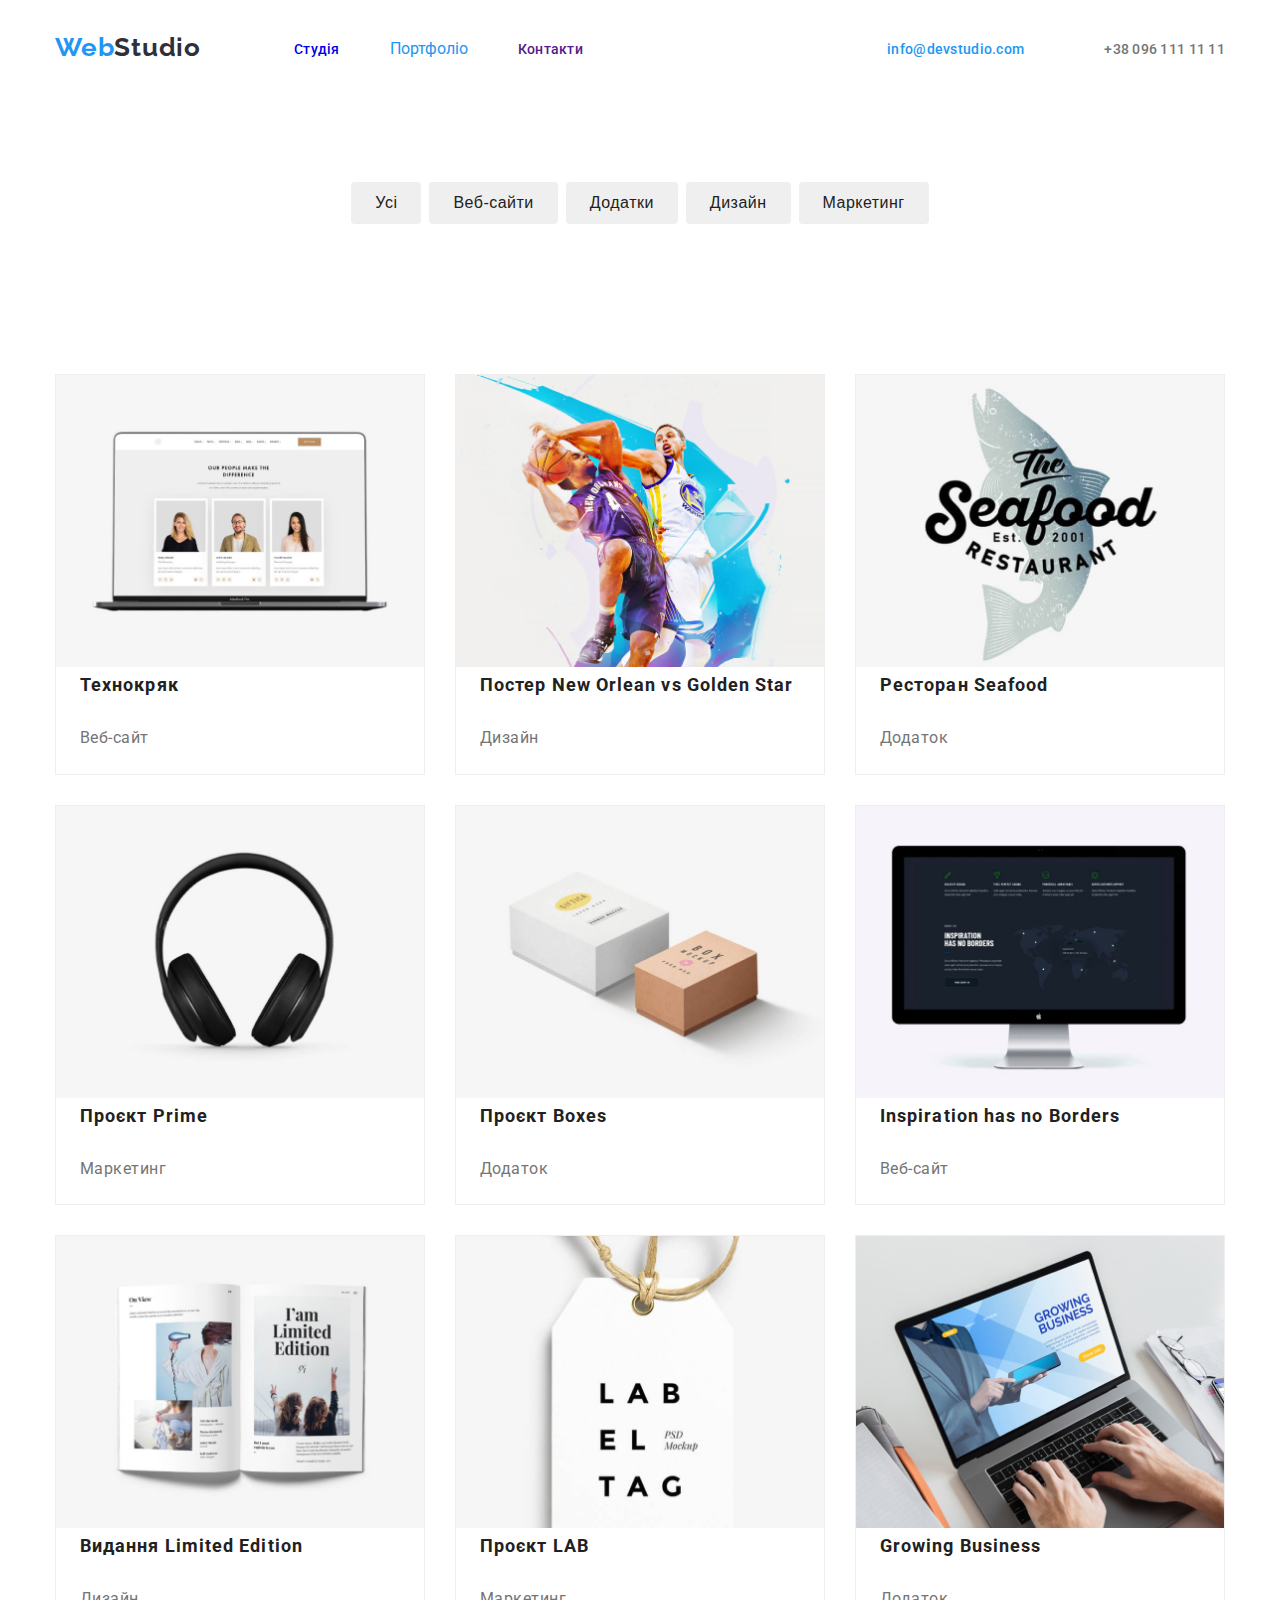
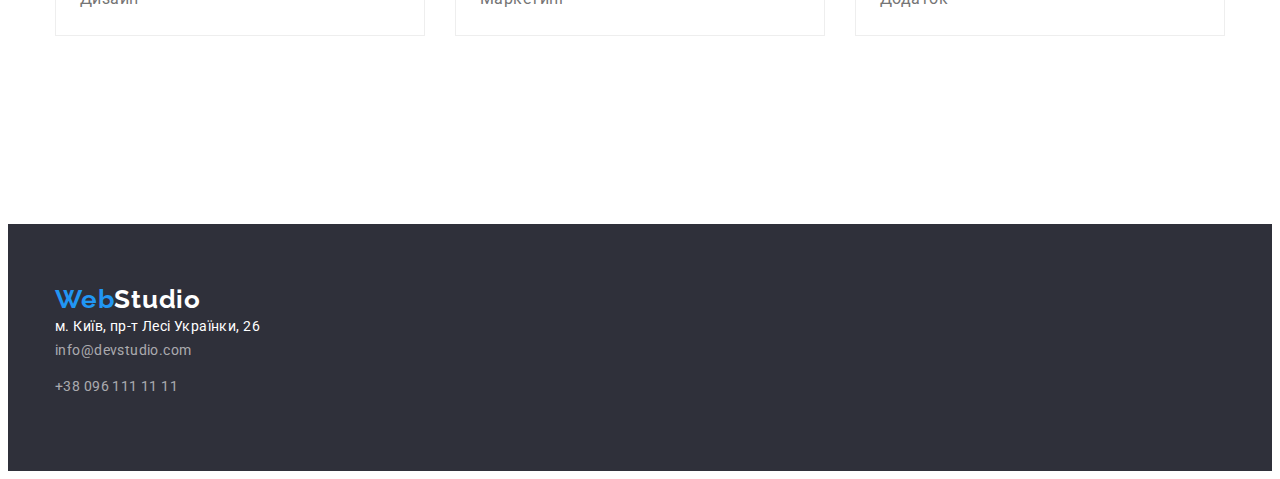
==== portfolio.html @ 32192388 "commit 1" ====
<!DOCTYPE html>
<html lang="uk">
  <head>
    <meta charset="UTF-8"/>
    <meta http-equiv="X-UA-Compatible" content="IE=edge"/>
    <meta name="viewport" content="width=device-width, initial-scale=1.0"/>
    <title>Document</title>
    <link rel="preconnect" href="https://fonts.googleapis.com"/>
    <link rel="preconnect" href="https://fonts.gstatic.com" crossorigin />
    <link
      href="https://fonts.googleapis.com/css2?family=Montserrat:wght@400;700&family=Raleway:wght@700&family=Roboto:wght@400;500;700;900&display=swap"
      rel="stylesheet"/>
    <link
      rel="stylesheet"
      href="https://cdnjs.cloudflare.com/ajax/libs/modern-normalize/1.0.0/modern-normalize.min.css"
      integrity="sha512-ISS7cAi1PEhQ8jnbJpJZMd29NlhNj4AWYyLOSp2CE/CsHxTCu+r+t0D2yoJudVrd0/8fTVPUVDzY5Tvli75u/g=="/>
    <link rel="stylesheet" href="./css/styles.css"/>
  </head>
  <body>
    <header class="page-header">
      <div class="container main">
        <a href="./index.html" class="logo"><span class="accent">Web</span>Studio</a>
        <nav>
          <ul class="site-nav list">
            <li class="item"><a href="./index.html" class="link">Студія</a></li>
            <li class="item">
              <a href="./portfolio.html" class="link-current">Портфоліо</a>
            </li>
            <li class="item"><a href="" class="link">Контакти</a></li>
          </ul>
        </nav>
        <ul class="contakt list">
          <li class="item">
            <a href="mailto:info@devstudio.com" class="contakt-link"
              >info@devstudio.com</a>
          </li>
          <li class="item">
            <a href="tel.:+380961111111" class="contakt-type"
              >+38 096 111 11 11</a>
          </li>
        </ul>
      </div>
    </header>
    <main>
      <!--Герой-->
      <section class="section">
      <div class="container">
         <div class="button-list">
             <button type="button" class="button-type">Усі</button>
             <button type="button" class="button-type">Веб-сайти</button>
             <button type="button" class="button-type">Додатки</button>
             <button type="button" class="button-type">Дизайн</button>
             <button type="button" class="button-type">Маркетинг</button>
         </div>
         <section class="card-set">
                 <div class="list-card">
                     <img src="./images/img8.jpg" alt="Технокряк" width="370"/>
                     <h2 class="project-name">Технокряк</h2>
                     <p class="project-link">Веб-сайт</p>
                  </div>
                  <div class="list-card">
                     <img src="./images/img9.jpg" alt="Постер" width="370"/>
                     <h2 class="project-name">Постер New Orlean vs Golden Star</h2>
                     <p class="project-link">Дизайн</p>
                 </div>
                 <div class="list-card">
                     <img src="./images/img10.jpg"  alt="Ресторан Seafood" width="370"/>
                     <h2 class="project-name">Ресторан Seafood</h2>
                     <p class="project-link">Додаток</p>
                 </div>
                 <div class="list-card">
                     <img src="./images/img11.jpg" alt="Проєкт Prime" width="370"/>
                     <h2 class="project-name">Проєкт Prime</h2>
                     <p class="project-link">Маркетинг</p>
                 </div>
                 <div class="list-card">
                     <img src="./images/img12.jpg" alt="Проєкт Boxes" width="370"/>
                     <h2 class="project-name">Проєкт Boxes</h2>
                     <p class="project-link">Додаток</p>
                 </div>
                 <div class="list-card">
                     <img src="./images/img13.jpg" alt="Inspiration has no Borders" width="370"/>
                     <h2 class="project-name">Inspiration has no Borders</h2>
                     <p class="project-link">Веб-сайт</p>
                 </div>
                 <div class="list-card">
                     <img src="./images/img14.jpg" alt="Видання Limited Edition" width="370"/>
                     <h2 class="project-name">Видання Limited Edition</h2>
                     <p class="project-link">Дизайн</p>
                 </div>
                 <div class="list-card">
                     <img src="./images/img15.jpg" alt="Проєкт LAB" width="370"/>
                     <h2 class="project-name">Проєкт LAB</h2>
                     <p class="project-link">Маркетинг</p>
                 </div>
                 <div class="list-card">
                     <img src="./images/img16.jpg" alt="Growing Business" width="370"/>
                     <h2 class="project-name">Growing Business</h2>
                     <p class="project-link">Додаток</p>
                 </div>
                </div>  
            </section>      
    </main>
    <footer>
        <section class="part">
          <div class="container">
             <a href="./index.html" class="logo"><span class="accent">Web</span><span class="studio">Studio</span></a>
             <address class="info">
                 м. Київ, пр-т Лесі Українки, 26
             </address>
             <adress>
                 <ul class="info list">
                     <li>
                         <a href="mailto:info@devstudio.com" class="info-link">info@devstudio.com</a>
                     </li>
                     <li>
                         <a href="tel.:+380961111111" class="info-link">+38 096 111 11 11</a>
                     </li>
                 </ul>
             </address>
         </div>
       </section>
    </footer>
  </body>
</html>
---- css/styles.css ----
/*цвет основного текста чорный #212121;*/
/*вторичный цвет  #757575;*/
/*акцент  голубой #2196F3;*/
/*цвет фона background: #FFFFFF; */
/* вторичный цвет фона background: #2F303A; */
:root {
  --primary-text-color: #212121;
  --title-text-color: #757575;
  --accent-color: #2196f3;
  --primary-white-color: #ffffff;
  --title-background-color: #2f303a;
}

body {
  color: var(--primary-text-color);
  font-family: "Roboto", sans-serif;
}

.list {
  margin: 0;
  padding: 0;
  list-style: none;
}

img {
  display: block;
  max-width: 100%;
  height: auto;
}

h1,
h2,
h3,
h4,
h5,
h6,
p {
  margin: 0;
}

.container {
  align-items: center;
  width: 1170px;
  margin-left: auto;
  margin-right: auto;
  padding-left: 15px;
  padding-right: 15px;
  /* outline: 2px solid brown; */
}

section {
  padding-top: 94px;
  padding-bottom: 94px;
}

/* Шапка */

.main {
  display: flex;
  height: 80px;
}

.page-header {
  border-botton: 1px solid #ECECEC;
}

.logo {
  margin-right: 93px;
  color: var(--title-background-color);
  font-family: "Raleway", sans-serif;
  font-weight: 700;
  font-size: 26px;
  line-height: 1.2;
  letter-spacing: 0.03em;
  text-decoration: none;
}
.accent {
  color: var(--accent-color);
}

/* site-nav list */

.site-nav {
  display: flex;
}

.site-nav .item + .item {
  margin-left: 50px;
}

.link {
  padding-top: 32px;
  padding-bottom: 32px;

  font-weight: 500;
  font-size: 14px;
  line-height: 1.14;
  letter-spacing: 0.02em;
  text-decoration: none;
}

.link-current {
  padding-top: 32px;
  padding-bottom: 32px;
  color: var(--accent-color);
  text-decoration: none;
}

.link:focus,
.link:hover {
  color: var(--accent-color);
}

/* contakt list */

.contakt {
  display: flex;
  margin-left: auto;
}

.contakt .item + .item {
  margin-left: 40px;
}

.contakt-link {
  color: var(--accent-color);
  text-decoration: none;
  font-style: normal;
  font-weight: 500;
  font-size: 14px;
  line-height: 1.14;
  letter-spacing: 0.02em;
}
.contakt-link:focus,
.contakt-link:hover {
  color: var(--accent-color);
}
.contakt-type {
  padding-left: 40px;
  color: var(--title-text-color);
  text-decoration: none;
  font-style: normal;
  font-weight: 500;
  font-size: 14px;
  line-height: 1.14px;
  letter-spacing: 0.02em;
}
.contakt-type:focus,
.contakt-type:hover {
  color: var(--title-text-color);
}

/* Герой */

/* секція */

.list-benefits {
  display: flex;
  list-style: none;
  padding-left: 0;
  margin-block-start: 0;
  margin-block-end: 0;
}

.section-heder {
  background-color: var(--title-background-color);
  text-align: center;
}

.content {
  padding-top: 200px;
  padding-bottom: 200px;
}
.section-title {
  margin-top: 0;
  margin-bottom: 30px;

  color: var(--primary-white-color);
  font-weight: 900;
  font-size: 44px;
  line-height: 1.36;
  text-align: center;
  letter-spacing: 0.06em;
  text-transform: uppercase;
}
.button {
  display: inline-block;
  min-width: 152px;
  border-radius: 4px;
  padding: 11px, 24px;

  color: var(--primary-white-color);
  background: var(--accent-color);
  font-weight: 700;
  font-size: 16px;
  line-height: 1.88;
  letter-spacing: 0.06em;
  text-align: center;
  cursor: pointer;
  box-shadow: 0px 4px 4px rgba(0, 0, 0, 0.15);
  border-color: transparent;
}

.button:hover,
.button:focus {
  color: var(--primary-white-color);
  background-color: var(--accent-color);
}



/* Наші переваги */

.visually-hidden {
  position: absolute;
  white-space: nowrap;
  width: 1px;
  height: 1px;
  overflow: hidden;
  border: 0;
  padding: 0;
  clip: rect(0 0 0 0);
  clip-path: inset(50%);
  margin: -1px;
}

.benefits-text {
  margin-bottom: 10px;
  font-weight: 700;
  font-size: 14px;
  line-height: 1.14;
  letter-spacing: 0.03em;
  text-transform: uppercase;
}

.desc {
  color: var(--title-text-color);
  font-weight: 400;
  font-size: 14px;
  line-height: 1.71;
  letter-spacing: 0.03em;
}

.blok {
  display: flex;
  flex-wrap: wrap;
}

.list-benefits .blok {
  width: 380px;
}

/* Чим ми займаємось */

.subtitle-text {
  margin-top: 0;
  margin-bottom: 50px;

  color: var(--primary-text-color);
  font-weight: 700;
  font-size: 36px;
  line-height: 1.17;
  letter-spacing: 0.03em;
  text-align: center;
}

.aside {
  padding-top: 0px;
}

.subtitle-main {
  margin: 0;
  padding: 0;
  display: flex;
  max-width: 100%;
  height: auto;
  justify-content: center;
  flex-wrap: wrap;
  margin-left: calc(-1*30);
  margin-top: calc(-1*30);
}

.subtitle-main > .subtitle-list {
  margin-left: 30px;
  margin-top: 30px;
  flex-basis: calc(100% / 3 - 30px);
}
.subtitle-list {
  list-style: none; 
} 

/* Наша команда */

.team {
  background: #f5f4fa;
}

.team-main {
  margin: 0;
  padding: 0;
  list-style: none;
  display: flex;
  flex-wrap: wrap;
  justify-content: center;
  margin-left: calc(-1*30);
  margin-top: calc(-1*30);
}

.team-main > .team-list {
  margin-right: 30px;
  margin-top: 30px;
  flex-basis: calc(100% / 4 - 30px);
}

.team-list:nth-child(4n) {
  margin-right: 0px;
}

.team-list {
  background: #FFFFFF;
  box-shadow: 0px 1px 3px rgba(0, 0, 0, 0.12), 0px 1px 1px rgba(0, 0, 0, 0.14), 0px 2px 1px rgba(0, 0, 0, 0.2);
  border-radius: 0px 0px 4px 4px;
  
}
.team-title {
  margin-top: 0px;
  margin-bottom: 50px;

  color: var(--primary-text-color);
  font-weight: 700;
  font-size: 36px;
  line-height: 1.17;
  letter-spacing: 0.03em;
  text-align: center;
}
.team-name {
  margin-top: 30px;
  margin-bottom: 10px;

  color: var(--primary-text-color);
  font-weight: 500;
  font-size: 16px;
  line-height: 1.19;
  letter-spacing: 0.03em;
  text-align: center;
}
.team-role {
  margin-top: 0px;
  margin-bottom: 0px;
  padding-bottom: 30px;

  color: var(--title-text-color);
  font-weight: 400;
  font-size: 16px;
  line-height: 1.19;
  letter-spacing: 0.03em;
  text-align: center;
 }

/* Футер */

.info {
  color: #ffffff;
  font-style: normal;
  font-weight: 400;
  font-size: 14px;
  line-height: 1.71;
  letter-spacing: 0.03em;
  margin-top: 0px;
}

.studio {
  color: var(--primary-white-color);
}

.info-link {
  margin-bottom: 12px;
  display: inline-block;
  color: rgba(255, 255, 255, 0.6);
  font-weight: 400;
  font-size: 14px;
  line-height: 1.71;
  letter-spacing: 0.03em;
  text-decoration: none;
}
.part {
  padding-top: 60px;
  padding-bottom: 60px;
  background-color: var(--title-background-color);
}

/* Портфоліо */

/* Герой */

.button-type {
  padding: 6px 22px;
  margin-right: 8px;
  
  color: var(--primary-text-color);
  font-weight: 500;
  font-size: 16px;
  line-height: 1.63;
  text-align: center;
  letter-spacing: 0.03em;
  cursor: pointer;
  border-radius: 4px;
  border-color: transparent;
}

.button-type:hover,
.button-type:focus {
  color: #ffffff;
  background-color: var(--accent-color);
}

.button-list {
  padding-bottom: 56px;
  padding-left: 0px;
  display: flex;
  justify-content: center;
}

.button-type:last-child {
  margin-right: 0px;
}

.project-name {
  margin-top: 0px;
  margin-left: 24px;
  margin-bottom: 4px;
  margin-right: 24px;

  font-weight: 700;
  font-size: 18px;
  line-height: 2;
  letter-spacing: 0.06em;
}

.project-link {
  margin-top: 20px;
  margin-left: 24px;
  margin-bottom: 20px;
  margin-right: 24px;

  color: var(--title-text-color);
  font-weight: 400;
  font-size: 16px;
  line-height: 1.88;
  letter-spacing: 0.03em;
}

.card-set {
  list-style: none;
  flex-wrap: wrap;
  display: flex;
}

.list-card  {
  width: 370px;
  box-sizing: border-box;
  border: 1px solid #EEEEEE;
  margin-right: 30px;
  margin-bottom: 30px;
}

.list-card:nth-child(3n) {
  margin-right: 0px; 
}

.list-card:nth-last-child(-n + 3) { 
  margin-bottom: 0px;
  }
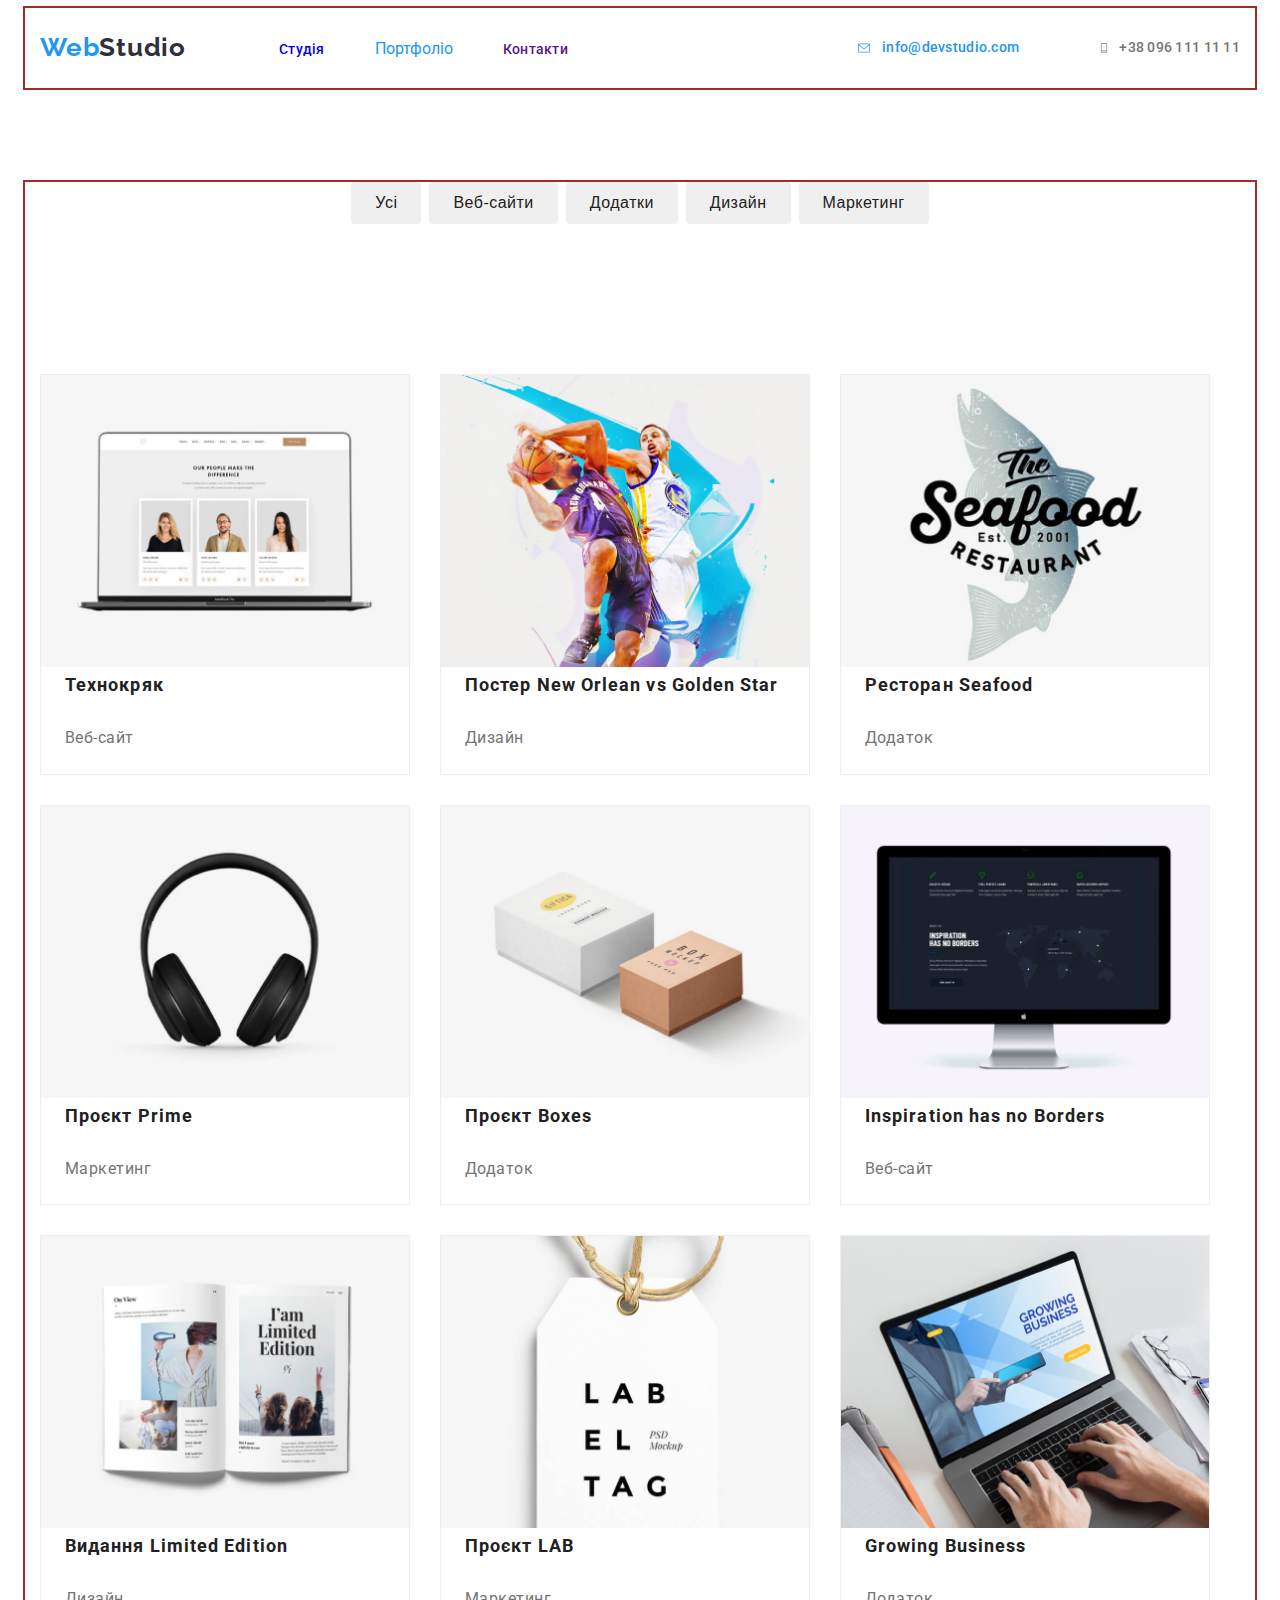
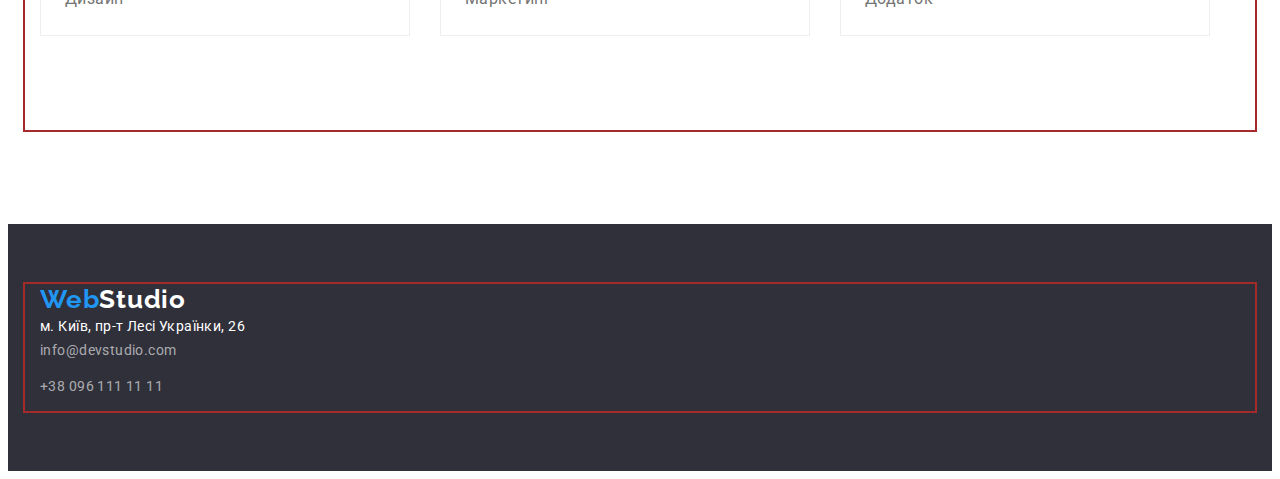
==== commit 53855e2c: "Зробили іконки" ====
--- a/portfolio.html
+++ b/portfolio.html
@@ -31,12 +31,16 @@
         </nav>
         <ul class="contakt list">
           <li class="item">
-            <a href="mailto:info@devstudio.com" class="contakt-link"
-              >info@devstudio.com</a>
+             <a href="mailto:info@devstudio.com" class="contakt-link">
+               <svg class="icon-envelope" width="16" hidden="12">
+              <use href="./images/symbol-defs.svg#icon-envelope"></use>
+             </svg> info@devstudio.com</a>
           </li>
           <li class="item">
-            <a href="tel.:+380961111111" class="contakt-type"
-              >+38 096 111 11 11</a>
+             <a href="tel.:+380961111111" class="contakt-type">
+              <svg class="icon-tel" width="10" hidden="16">
+              <use href="./images/symbol-defs.svg#icon-tel"></use>
+             </svg> +38 096 111 11 11</a>
           </li>
         </ul>
       </div>
--- a/css/styles.css
+++ b/css/styles.css
@@ -40,12 +40,12 @@
 
 .container {
   align-items: center;
-  width: 1170px;
+  width: 1200px;
   margin-left: auto;
   margin-right: auto;
   padding-left: 15px;
   padding-right: 15px;
-  /* outline: 2px solid brown; */
+  outline: 2px solid brown;
 }
 
 section {
@@ -130,9 +130,25 @@
   font-size: 14px;
   line-height: 1.14;
   letter-spacing: 0.02em;
-}
+  display: flex;
+  align-items: center;
+}
+
 .contakt-link:focus,
 .contakt-link:hover {
+  color: var(--accent-color);
+}
+.icon-envelope {
+  width: 16px;
+  height: 12px;
+  margin-right: 10px;
+  padding: 0;
+  margin-bottom: 0;
+  fill: currentColor;
+}
+
+.icon-envelope:focus,
+.icon-envelope:hover {
   color: var(--accent-color);
 }
 .contakt-type {
@@ -144,32 +160,50 @@
   font-size: 14px;
   line-height: 1.14px;
   letter-spacing: 0.02em;
+  display: flex;
+  align-items: center
 }
 .contakt-type:focus,
 .contakt-type:hover {
-  color: var(--title-text-color);
+  color: var(--accent-color);
+}
+
+.icon-tel {
+  width: 10px;
+  height: 16px;
+  margin-right: 10px;
+  margin-bottom: 0px;
+  padding: 0;
+  fill: currentColor;
+}
+
+.icon-tel:focus,
+.icon-tel:hover {
+  color: var(--accent-color);
 }
 
 /* Герой */
-
 /* секція */
 
-.list-benefits {
-  display: flex;
-  list-style: none;
-  padding-left: 0;
-  margin-block-start: 0;
-  margin-block-end: 0;
-}
-
 .section-heder {
-  background-color: var(--title-background-color);
   text-align: center;
 }
 
 .content {
   padding-top: 200px;
   padding-bottom: 200px;
+}
+
+.overlay {
+  max-width: 1600px;
+  height: 600px;
+  margin-left: auto;
+  margin-right: auto;
+  background-image: linear-gradient(to right, rgba(47, 48, 58, 0.4), rgba(47, 48, 58, 0.4)), url(../images/Img-min.jpg);
+  background-position: center;
+  background-size: contain;
+  background-color: var(--title-background-color);
+
 }
 .section-title {
   margin-top: 0;
@@ -206,7 +240,6 @@
   color: var(--primary-white-color);
   background-color: var(--accent-color);
 }
-
 
 
 /* Наші переваги */
@@ -225,12 +258,14 @@
 }
 
 .benefits-text {
+  width: 270px;
   margin-bottom: 10px;
   font-weight: 700;
   font-size: 14px;
   line-height: 1.14;
   letter-spacing: 0.03em;
   text-transform: uppercase;
+  font-style: normal;
 }
 
 .desc {
@@ -242,12 +277,51 @@
 }
 
 .blok {
-  display: flex;
-  flex-wrap: wrap;
-}
-
-.list-benefits .blok {
-  width: 380px;
+  display: block;
+  margin-right: 30px;
+}
+.list-benefits {
+  display: flex;
+  list-style: none;
+  padding-left: 0;
+  margin-block-start: 0;
+  margin-block-end: 0;
+}
+
+.blok:last-child {
+  margin-right: 0px;
+}
+
+.icon {
+  display: block;
+  width: 270px;
+  height: 120px;
+  margin-bottom: 30px;
+  background-color: #F5F4FA;
+}
+
+.icon-antenna {
+  height: 70px;
+  width: 65.32px;
+  margin: 25px 102.34px;
+}
+
+.icon-clock-1 {
+  height: 70px;
+  width: 66.96px;
+  margin: 25px 101.54px;
+}
+
+.icon-diagram {
+  height: 53.60px;
+  width: 70px;
+  margin: 33px 100px;
+}
+
+.icon-astronaut {
+  height: 70px; 
+  width: 70px;
+  margin: 25px 100px;
 }
 
 /* Чим ми займаємось */
@@ -274,20 +348,17 @@
   display: flex;
   max-width: 100%;
   height: auto;
-  justify-content: center;
+  justify-content: space-between;
   flex-wrap: wrap;
-  margin-left: calc(-1*30);
-  margin-top: calc(-1*30);
-}
-
-.subtitle-main > .subtitle-list {
-  margin-left: 30px;
-  margin-top: 30px;
-  flex-basis: calc(100% / 3 - 30px);
-}
+}
+
 .subtitle-list {
   list-style: none; 
-} 
+}
+
+.subtitle-main:nth-child(3n) {
+  margin-right: 0px;
+}
 
 /* Наша команда */
 
@@ -357,6 +428,63 @@
   text-align: center;
  }
 
+ .icon-instagram {
+  width: 20px;
+  height: 20px;
+  margin: 12px;
+  fill: currentColor;
+ }
+ .icon-instagram:focus,
+ .icon-instagram:hover {
+  cursor: pointer;
+  color: var(--accent-color);
+ }
+
+ .icon-twitter {
+  width: 20px;
+  height: 20px;
+  margin: 12px 13.88px;
+  fill: currentColor;
+ }
+ .icon-twitter:focus,
+ .icon-twitter:hover {
+  cursor: pointer;
+  color: var(--accent-color);
+ }
+
+ .icon-facebook {
+  width: 20px;
+  height: 20px;
+  margin: 12px;
+  fill: currentColor;
+ }
+
+ .icon-facebook:focus,
+ .icon-facebook:hover {
+  cursor: pointer;
+  color: var(--accent-color);
+}
+ .icon-linkedin {
+  width: 20px;
+  height: 20px;
+  margin: 12px;
+  fill: currentColor;
+ }
+
+ .icon-linkedin:focus,
+ .icon-linkedin:hover {
+  cursor: pointer;
+  color: var(--accent-color);
+ }
+
+
+ .icon-networks {
+  display: flex;
+  margin-right: 5px;
+  margin-bottom: 30px;
+  justify-content: center;
+ }
+ 
 /* Футер */
 
 .info {
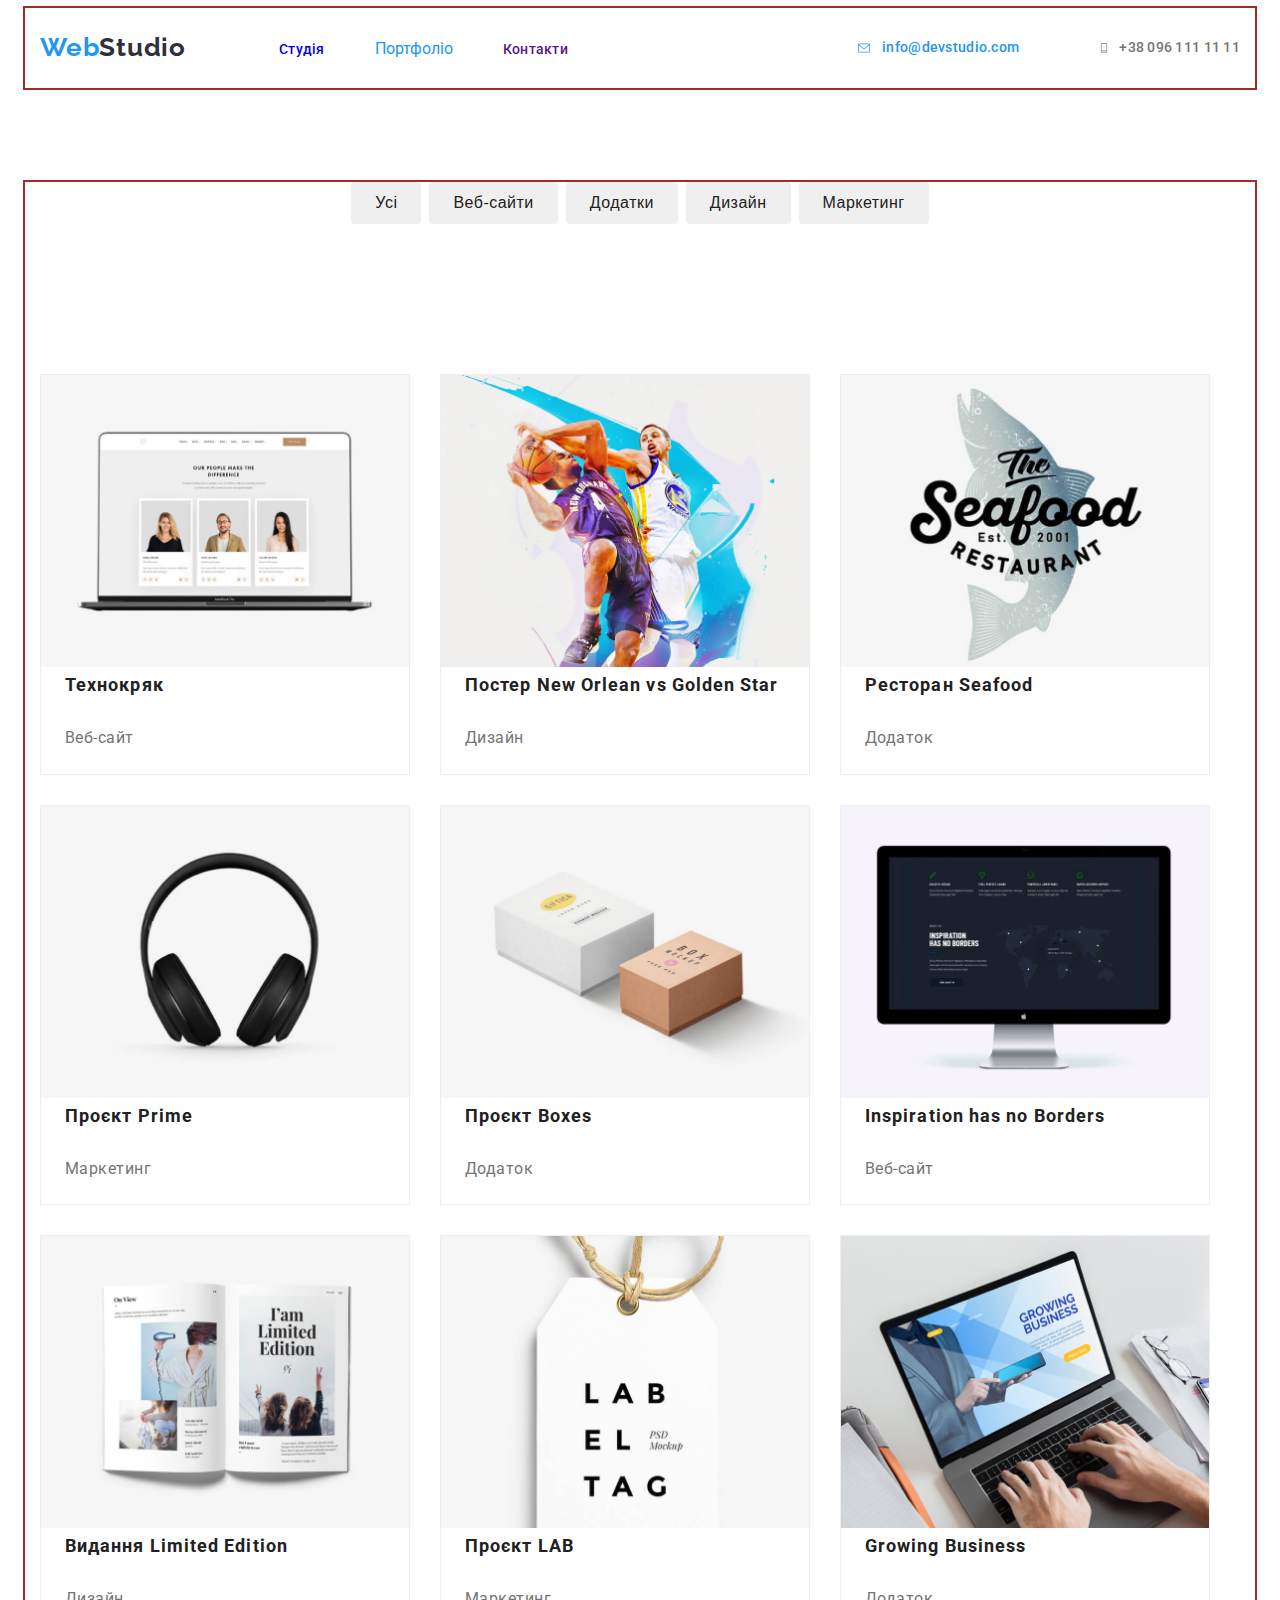
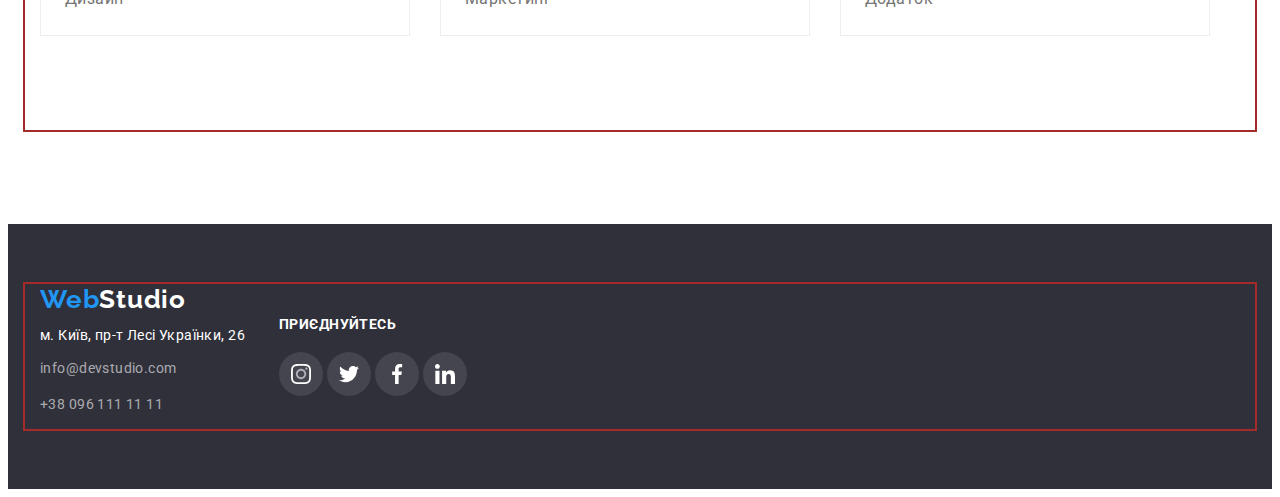
==== commit fa0e2265: "доробили іконки" ====
--- a/portfolio.html
+++ b/portfolio.html
@@ -106,24 +106,49 @@
             </section>      
     </main>
     <footer>
-        <section class="part">
-          <div class="container">
+      <section class="part">
+         <div class="container footer">
+          <div>
              <a href="./index.html" class="logo"><span class="accent">Web</span><span class="studio">Studio</span></a>
-             <address class="info">
-                 м. Київ, пр-т Лесі Українки, 26
-             </address>
-             <adress>
-                 <ul class="info list">
-                     <li>
-                         <a href="mailto:info@devstudio.com" class="info-link">info@devstudio.com</a>
-                     </li>
-                     <li>
-                         <a href="tel.:+380961111111" class="info-link">+38 096 111 11 11</a>
-                     </li>
-                 </ul>
-             </address>
+              <address class="info">
+                  м. Київ, пр-т Лесі Українки, 26
+              </address>
+             <address>
+               <ul class="info list">
+                 <li>
+                   <a href="mailto:info@devstudio.com" class="info-link">info@devstudio.com</a>
+                 </li>
+                 <li>
+                   <a href="tel.:+380961111111" class="info-link">+38 096 111 11 11</a>
+                 </li>
+               </ul>
+           </address>
+          </div>
+         <div>
+          <h3 class="text-name">приєднуйтесь</h3>
+          <div class="icon-footer">
+            <svg class="icon-name" width="44" hidden="44" >
+              <use href="./images/symbol-defs.svg#icon-instagram"></use>
+            </svg>
+           </div>
+           <div class="icon-footer">
+            <svg class="icon-name" width="44" hidden="44" >
+              <use href="./images/symbol-defs.svg#icon-twitter"></use>
+            </svg>
+           </div>
+            <div class="icon-footer">
+            <svg class="icon-name" width="44" hidden="44" >
+              <use href="./images/symbol-defs.svg#icon-facebook"></use>
+            </svg>
+           </div>
+            <div class="icon-footer">
+            <svg class="icon-name" width="44" hidden="44" >
+              <use href="./images/symbol-defs.svg#icon-linkedin"></use>
+            </svg>
+            </div>
          </div>
-       </section>
-    </footer>
+        </div>
+    </section>
+  </footer>
   </body>
 </html>
--- a/css/styles.css
+++ b/css/styles.css
@@ -432,31 +432,31 @@
   width: 20px;
   height: 20px;
   margin: 12px;
-  fill: currentColor;
+  fill: #AFB1B8;;
  }
  .icon-instagram:focus,
  .icon-instagram:hover {
   cursor: pointer;
-  color: var(--accent-color);
+  background-color: var(--accent-color);
  }
 
  .icon-twitter {
   width: 20px;
   height: 20px;
-  margin: 12px 13.88px;
-  fill: currentColor;
+  margin: 12px;
+  fill: #AFB1B8;;
  }
  .icon-twitter:focus,
  .icon-twitter:hover {
   cursor: pointer;
-  color: var(--accent-color);
+  background: var(--accent-color);
  }
 
  .icon-facebook {
   width: 20px;
   height: 20px;
   margin: 12px;
-  fill: currentColor;
+  fill: #AFB1B8;;
  }
 
  .icon-facebook:focus,
@@ -468,7 +468,7 @@
   width: 20px;
   height: 20px;
   margin: 12px;
-  fill: currentColor;
+  fill: #AFB1B8;;
  }
 
  .icon-linkedin:focus,
@@ -476,14 +476,47 @@
   cursor: pointer;
   color: var(--accent-color);
  }
-
 
  .icon-networks {
   display: flex;
   margin-right: 5px;
   margin-bottom: 30px;
   justify-content: center;
- }
+  background-color: var(--primary-white-color);
+ }
+
+ /* Постійні клієнти */
+
+ .clients {
+  display: flex;
+  justify-content: space-between;
+  gap: 30px;
+ }
+
+ .name {
+  margin-bottom: 50px;
+  font-weight: 700;
+  font-size: 36px;
+  text-align: center;
+  letter-spacing: 0.03em;
+ }
+
+.icon-list {
+  display: inline-flex;
+  width: 170px;
+  height: 92px;
+  box-sizing: border-box;
+  border: 1px solid #AFB1B8;
+  border-radius: 4px;
+  margin-bottom: 50px;
+  flex-basis: calc((100%-150px)/6);
+}
+.icon-list:focus,
+.icon-list:hover {
+  cursor: pointer;
+  border-color: var(--accent-color);
+}
+
  
 /* Футер */
 
@@ -494,7 +527,7 @@
   font-size: 14px;
   line-height: 1.71;
   letter-spacing: 0.03em;
-  margin-top: 0px;
+  margin-top: 9px;
 }
 
 .studio {
@@ -517,6 +550,47 @@
   background-color: var(--title-background-color);
 }
 
+.text-name {
+  margin-bottom: 20px;
+  font-weight: 700;
+  font-size: 14px;
+  line-height: 16px;
+  letter-spacing: 0.03em;
+  text-transform: uppercase;
+  color: #FFFFFF;
+}
+
+.icon-footer{
+  display: inline-flex;
+  width: 44px;
+  height: 44px;
+  background: rgba(255, 255, 255, 0.1);
+  border-radius: 50%;
+  
+}
+.icon-name {
+  display: block;
+  width: 20px;
+  height: 20px;
+  margin: 12px;
+  fill: var(--primary-white-color);
+}
+
+.icon-name:focus,
+.icon-name:hover {
+  cursor: pointer;
+}
+
+.icon-footer:focus,
+.icon-footer:hover {
+  cursor: pointer;
+  background: var(--accent-color);
+}
+
+.footer {
+  display: flex;
+  justify-content: left;
+}
 /* Портфоліо */
 
 /* Герой */
@@ -524,8 +598,7 @@
 .button-type {
   padding: 6px 22px;
   margin-right: 8px;
-  
-  color: var(--primary-text-color);
+   color: var(--primary-text-color);
   font-weight: 500;
   font-size: 16px;
   line-height: 1.63;
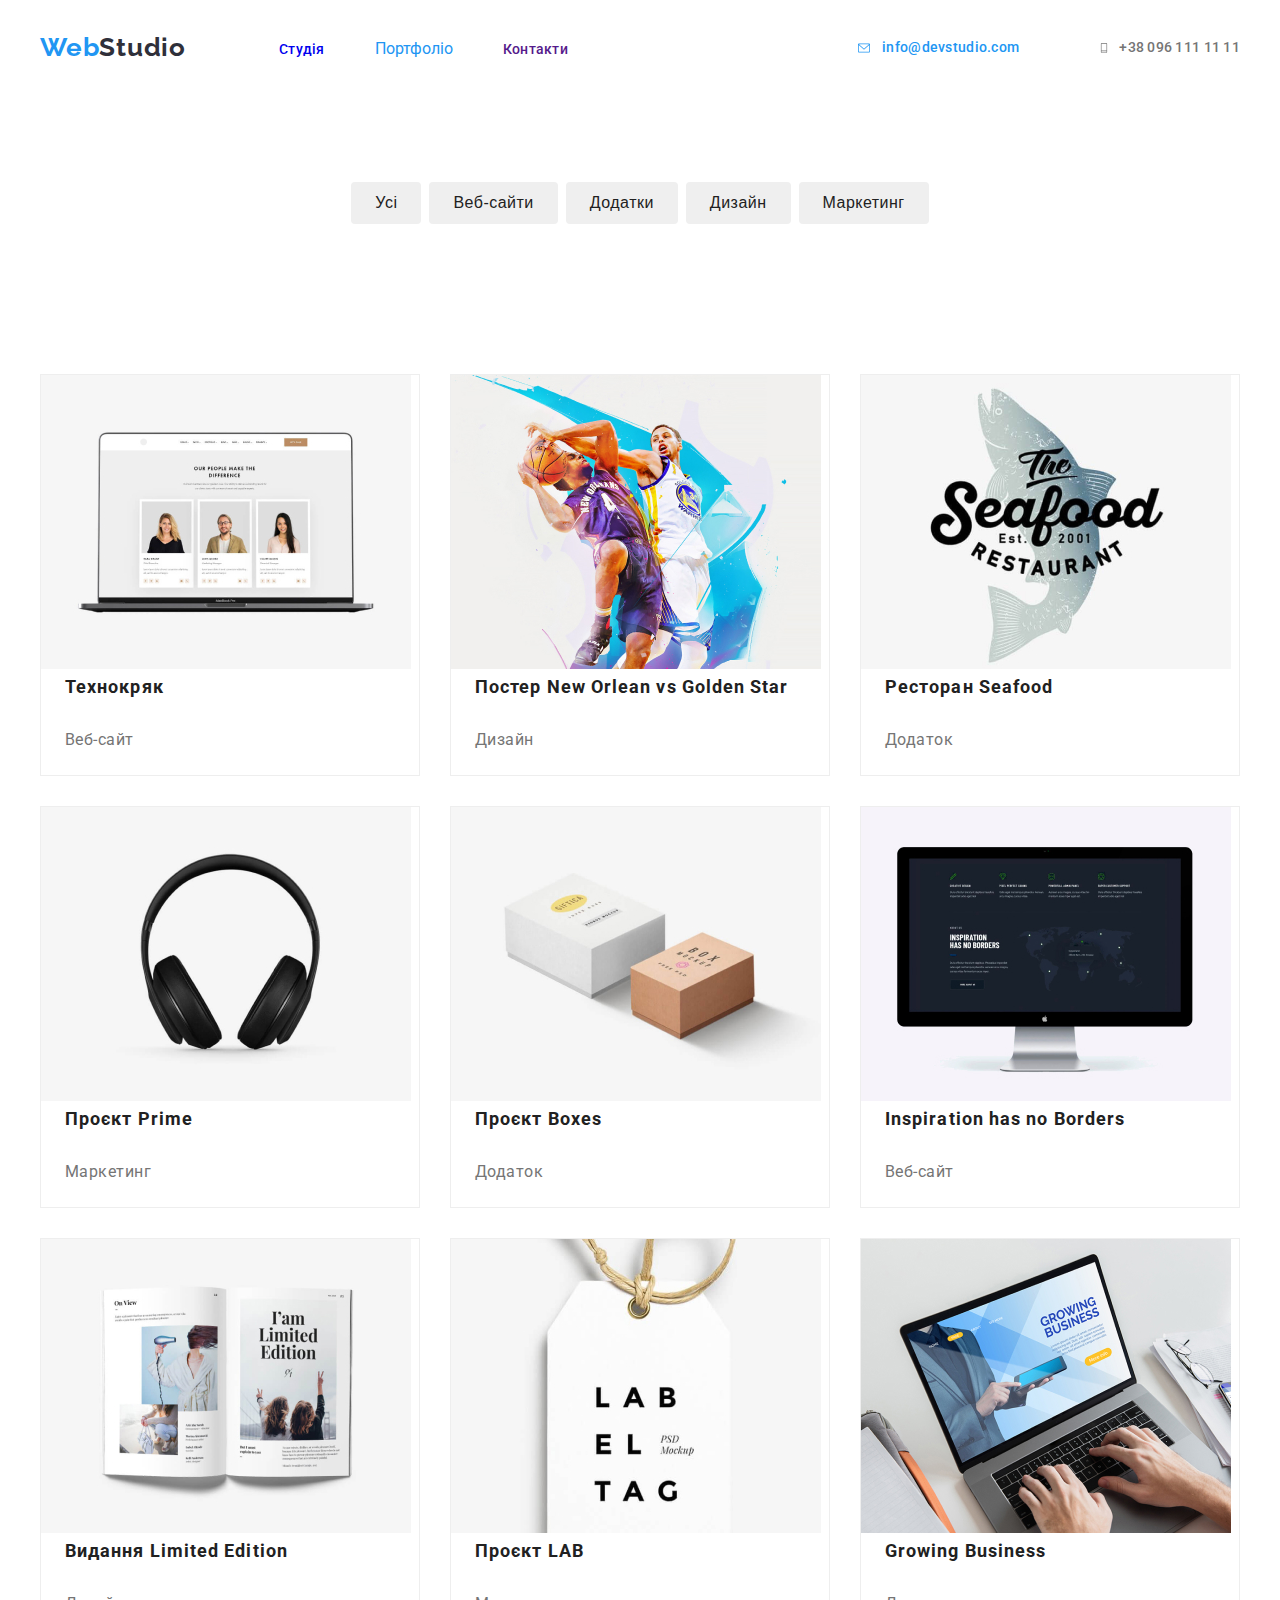
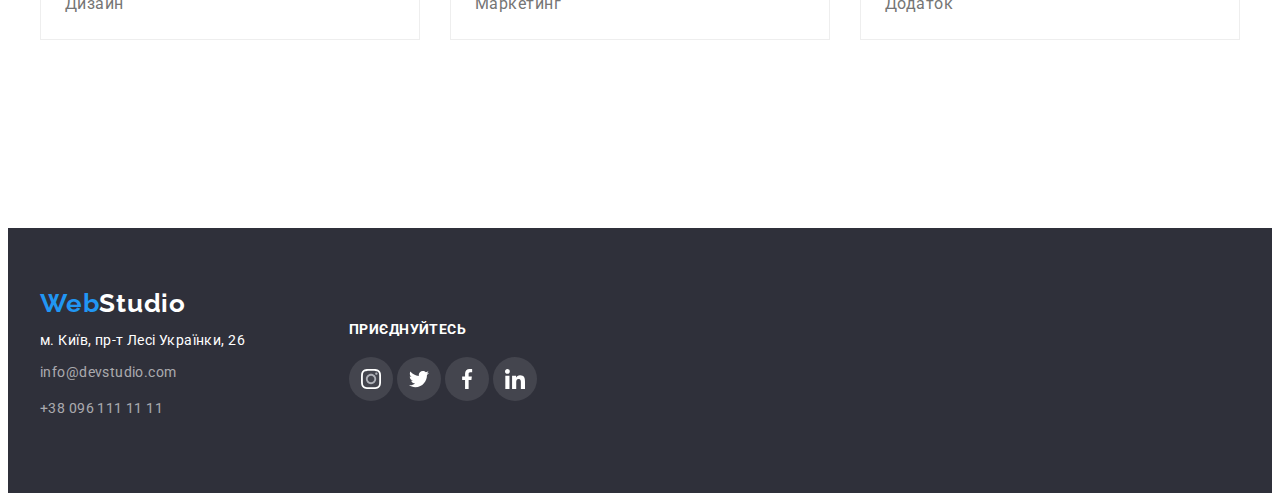
==== commit 9d8afdd5: "Зробили ДЗ 4" ====
--- a/portfolio.html
+++ b/portfolio.html
@@ -108,7 +108,7 @@
     <footer>
       <section class="part">
          <div class="container footer">
-          <div>
+          <div class="container-info">
              <a href="./index.html" class="logo"><span class="accent">Web</span><span class="studio">Studio</span></a>
               <address class="info">
                   м. Київ, пр-т Лесі Українки, 26
--- a/css/styles.css
+++ b/css/styles.css
@@ -14,6 +14,7 @@
 body {
   color: var(--primary-text-color);
   font-family: "Roboto", sans-serif;
+  margin-bottom: 0;
 }
 
 .list {
@@ -45,7 +46,7 @@
   margin-right: auto;
   padding-left: 15px;
   padding-right: 15px;
-  outline: 2px solid brown;
+  /* outline: 2px solid brown; */
 }
 
 section {
@@ -418,7 +419,7 @@
 .team-role {
   margin-top: 0px;
   margin-bottom: 0px;
-  padding-bottom: 30px;
+  padding-bottom: 16px;
 
   color: var(--title-text-color);
   font-weight: 400;
@@ -428,62 +429,41 @@
   text-align: center;
  }
 
- .icon-instagram {
+ .icon-network-name {
+  display: inline-flex;
   width: 20px;
   height: 20px;
-  margin: 12px;
-  fill: #AFB1B8;;
- }
- .icon-instagram:focus,
- .icon-instagram:hover {
+  margin: 12px; 
+  fill: #AFB1B8;
+}
+
+.icon-networks {
+  display: inline-flex;
+  width: 44px;
+  height: 44px; 
+  margin-right: 5px;
+  margin-bottom: 30px;
+  border-radius: 50%;
+  
+}
+
+.icon-network-name:focus,
+.icon-network-name:hover {
+  fill: var(--primary-white-color);
+}
+
+.icon-networks:focus,
+.icon-networks:hover {
   cursor: pointer;
   background-color: var(--accent-color);
- }
-
- .icon-twitter {
-  width: 20px;
-  height: 20px;
-  margin: 12px;
-  fill: #AFB1B8;;
- }
- .icon-twitter:focus,
- .icon-twitter:hover {
-  cursor: pointer;
-  background: var(--accent-color);
- }
-
- .icon-facebook {
-  width: 20px;
-  height: 20px;
-  margin: 12px;
-  fill: #AFB1B8;;
- }
-
- .icon-facebook:focus,
- .icon-facebook:hover {
-  cursor: pointer;
-  color: var(--accent-color);
-}
- .icon-linkedin {
-  width: 20px;
-  height: 20px;
-  margin: 12px;
-  fill: #AFB1B8;;
- }
-
- .icon-linkedin:focus,
- .icon-linkedin:hover {
-  cursor: pointer;
-  color: var(--accent-color);
- }
-
- .icon-networks {
-  display: flex;
-  margin-right: 5px;
-  margin-bottom: 30px;
-  justify-content: center;
-  background-color: var(--primary-white-color);
- }
+}
+
+.networks-name {
+  display: flex;
+ justify-content: center;
+}
+ 
+ 
 
  /* Постійні клієнти */
 
@@ -583,14 +563,17 @@
 
 .icon-footer:focus,
 .icon-footer:hover {
-  cursor: pointer;
   background: var(--accent-color);
 }
+.container-info {
+  margin-right: 70px;
+}
 
 .footer {
   display: flex;
   justify-content: left;
 }
+
 /* Портфоліо */
 
 /* Герой */
@@ -598,7 +581,7 @@
 .button-type {
   padding: 6px 22px;
   margin-right: 8px;
-   color: var(--primary-text-color);
+  color: var(--primary-text-color);
   font-weight: 500;
   font-size: 16px;
   line-height: 1.63;
@@ -613,6 +596,8 @@
 .button-type:focus {
   color: #ffffff;
   background-color: var(--accent-color);
+  box-shadow: 0px 3px 1px rgba(0, 0, 0, 0.1), 0px 1px 2px rgba(0, 0, 0, 0.08), 0px 2px 2px rgba(0, 0, 0, 0.12);
+  border-radius: 4px;
 }
 
 .button-list {
@@ -655,6 +640,7 @@
   list-style: none;
   flex-wrap: wrap;
   display: flex;
+  justify-content: center;
 }
 
 .list-card  {
@@ -663,12 +649,24 @@
   border: 1px solid #EEEEEE;
   margin-right: 30px;
   margin-bottom: 30px;
+  flex: calc(100%/3 - 60px);
+  
+}
+
+.list-card:focus,
+.list-card:hover {
+  cursor: pointer;
+  background: #FFFFFF;
+  border: 1px solid #EEEEEE;
+  box-shadow: 0px 1px 1px rgba(0, 0, 0, 0.12), 0px 4px 4px rgba(0, 0, 0, 0.06), 1px 4px 6px rgba(0, 0, 0, 0.16);
 }
 
 .list-card:nth-child(3n) {
   margin-right: 0px; 
-}
+} 
 
 .list-card:nth-last-child(-n + 3) { 
   margin-bottom: 0px;
-  } +} 
+
+ 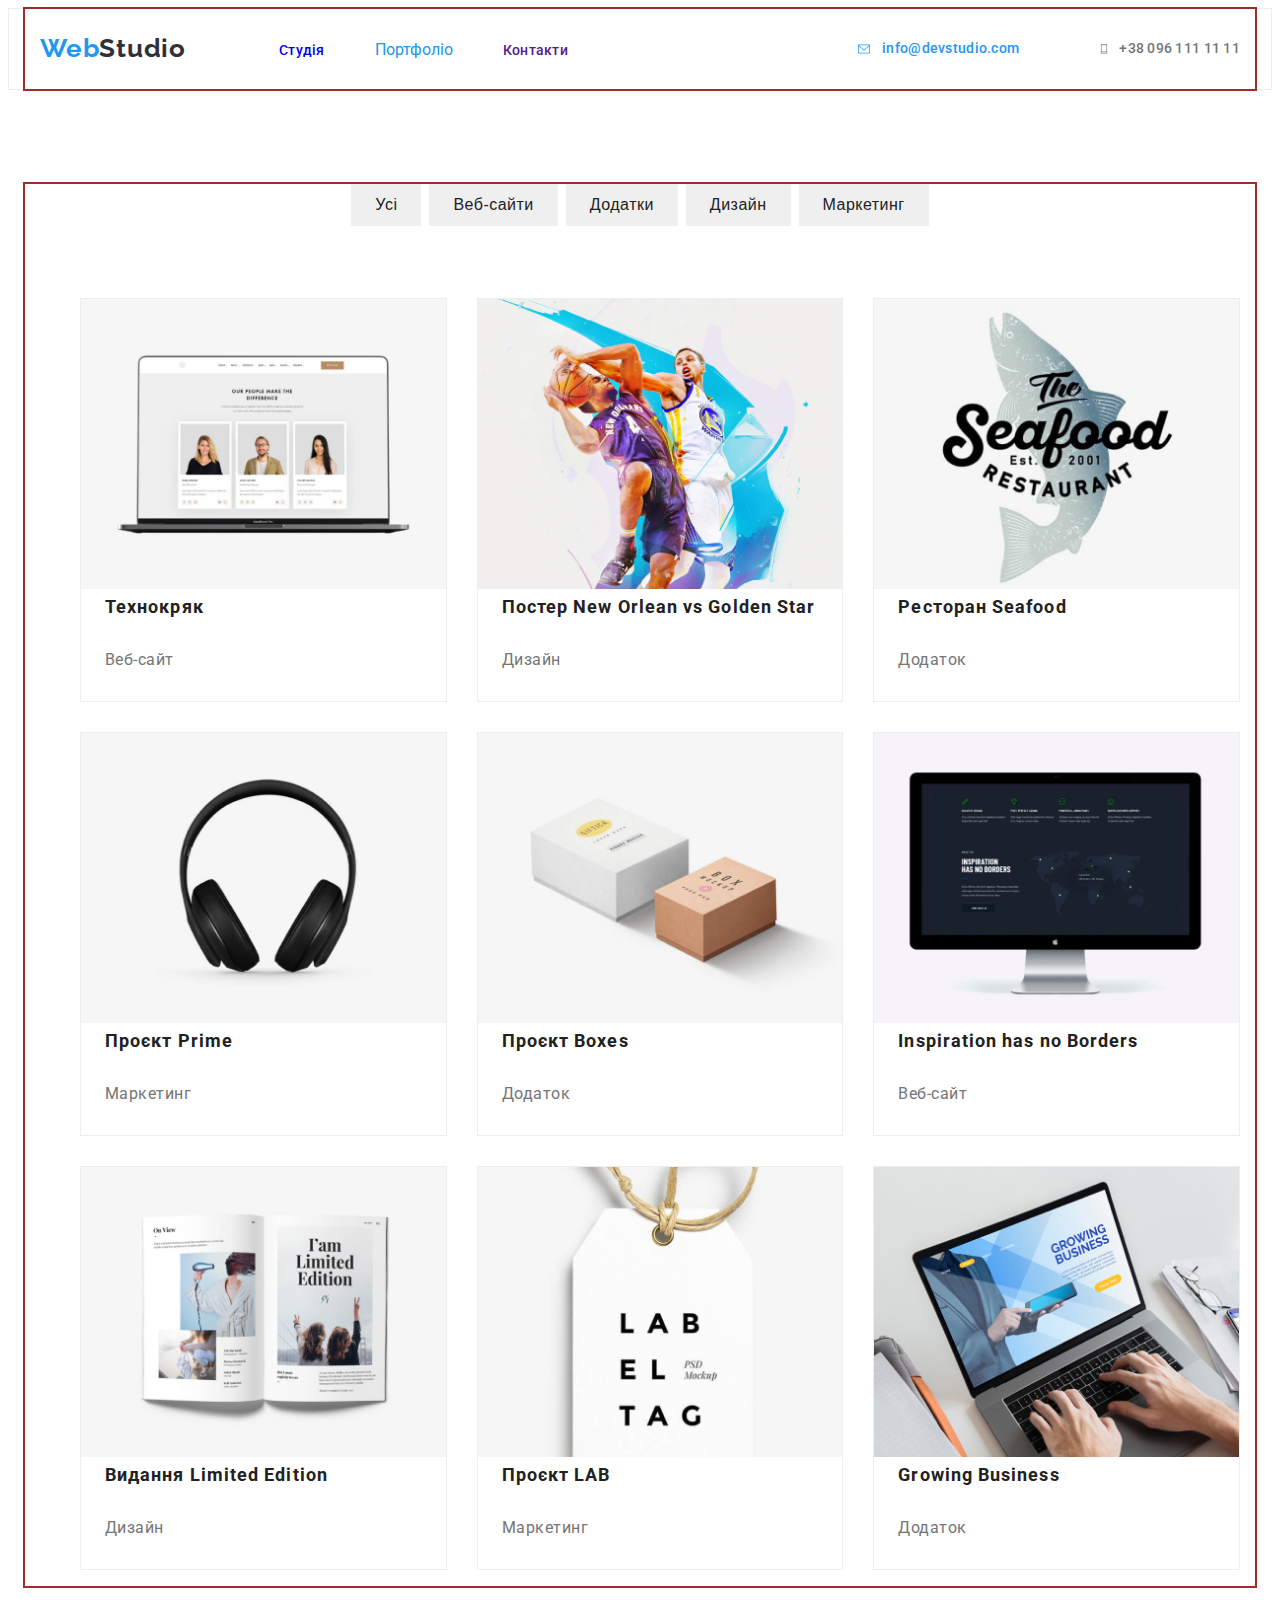
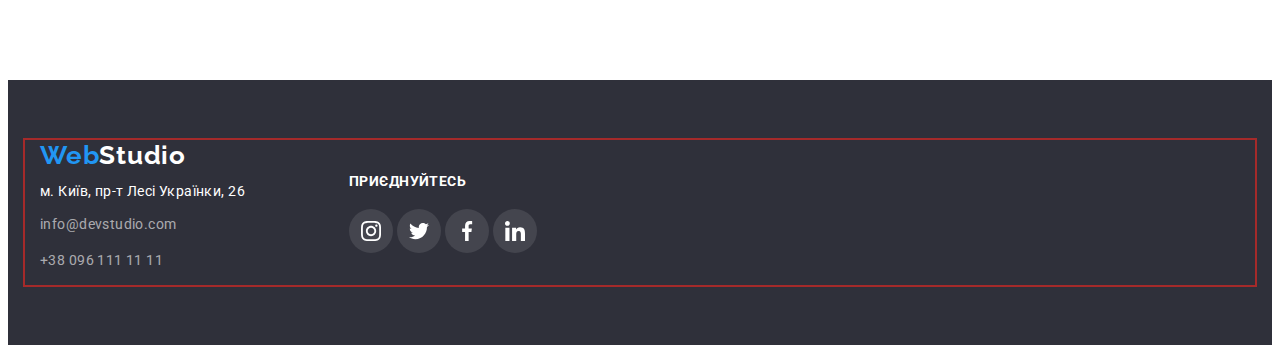
==== commit fa8506eb: "переробили портфоліо" ====
--- a/portfolio.html
+++ b/portfolio.html
@@ -56,53 +56,53 @@
              <button type="button" class="button-type">Дизайн</button>
              <button type="button" class="button-type">Маркетинг</button>
          </div>
-         <section class="card-set">
-                 <div class="list-card">
+         <ul class="card-set">
+                 <li class="list-card">
                      <img src="./images/img8.jpg" alt="Технокряк" width="370"/>
                      <h2 class="project-name">Технокряк</h2>
                      <p class="project-link">Веб-сайт</p>
-                  </div>
-                  <div class="list-card">
+                  </li>
+                  <li class="list-card">
                      <img src="./images/img9.jpg" alt="Постер" width="370"/>
                      <h2 class="project-name">Постер New Orlean vs Golden Star</h2>
                      <p class="project-link">Дизайн</p>
-                 </div>
-                 <div class="list-card">
+                  </li>
+                 <li class="list-card">
                      <img src="./images/img10.jpg"  alt="Ресторан Seafood" width="370"/>
                      <h2 class="project-name">Ресторан Seafood</h2>
                      <p class="project-link">Додаток</p>
-                 </div>
-                 <div class="list-card">
+                 </li>
+                 <li class="list-card">
                      <img src="./images/img11.jpg" alt="Проєкт Prime" width="370"/>
                      <h2 class="project-name">Проєкт Prime</h2>
                      <p class="project-link">Маркетинг</p>
-                 </div>
-                 <div class="list-card">
+                 </li>
+                 <li class="list-card">
                      <img src="./images/img12.jpg" alt="Проєкт Boxes" width="370"/>
                      <h2 class="project-name">Проєкт Boxes</h2>
                      <p class="project-link">Додаток</p>
-                 </div>
-                 <div class="list-card">
+                 </li>
+                 <li class="list-card">
                      <img src="./images/img13.jpg" alt="Inspiration has no Borders" width="370"/>
                      <h2 class="project-name">Inspiration has no Borders</h2>
                      <p class="project-link">Веб-сайт</p>
-                 </div>
-                 <div class="list-card">
+                 </li>
+                 <li class="list-card">
                      <img src="./images/img14.jpg" alt="Видання Limited Edition" width="370"/>
                      <h2 class="project-name">Видання Limited Edition</h2>
                      <p class="project-link">Дизайн</p>
-                 </div>
-                 <div class="list-card">
+                 </li>
+                 <li class="list-card">
                      <img src="./images/img15.jpg" alt="Проєкт LAB" width="370"/>
                      <h2 class="project-name">Проєкт LAB</h2>
                      <p class="project-link">Маркетинг</p>
-                 </div>
-                 <div class="list-card">
+                 </li>
+                 <li class="list-card">
                      <img src="./images/img16.jpg" alt="Growing Business" width="370"/>
                      <h2 class="project-name">Growing Business</h2>
                      <p class="project-link">Додаток</p>
-                 </div>
-                </div>  
+                 </li>
+                </ul>  
             </section>      
     </main>
     <footer>
--- a/css/styles.css
+++ b/css/styles.css
@@ -46,7 +46,7 @@
   margin-right: auto;
   padding-left: 15px;
   padding-right: 15px;
-  /* outline: 2px solid brown; */
+  outline: 2px solid brown;
 }
 
 section {
@@ -62,7 +62,7 @@
 }
 
 .page-header {
-  border-botton: 1px solid #ECECEC;
+  border: 1px solid #ECECEC;
 }
 
 .logo {
@@ -308,9 +308,11 @@
 }
 
 .icon-clock-1 {
+  
   height: 70px;
   width: 66.96px;
-  margin: 25px 101.54px;
+  /* margin: 25px 101.54px; */
+background-position: center;
 }
 
 .icon-diagram {
@@ -463,8 +465,6 @@
  justify-content: center;
 }
  
- 
-
  /* Постійні клієнти */
 
  .clients {
@@ -477,6 +477,7 @@
   margin-bottom: 50px;
   font-weight: 700;
   font-size: 36px;
+  line-height: 1.17;
   text-align: center;
   letter-spacing: 0.03em;
  }
@@ -588,7 +589,6 @@
   text-align: center;
   letter-spacing: 0.03em;
   cursor: pointer;
-  border-radius: 4px;
   border-color: transparent;
 }
 
@@ -601,7 +601,7 @@
 }
 
 .button-list {
-  padding-bottom: 56px;
+  margin-bottom: 56px;
   padding-left: 0px;
   display: flex;
   justify-content: center;
@@ -639,18 +639,20 @@
 .card-set {
   list-style: none;
   flex-wrap: wrap;
-  display: flex;
+  display: inline-flex;
   justify-content: center;
+  /* padding-inline-start:0px; */
 }
 
 .list-card  {
+  display: block;
   width: 370px;
-  box-sizing: border-box;
-  border: 1px solid #EEEEEE;
+  height: 404px;
   margin-right: 30px;
   margin-bottom: 30px;
   flex: calc(100%/3 - 60px);
-  
+  box-sizing: border-box;
+  border: 1px solid #EEEEEE;
 }
 
 .list-card:focus,
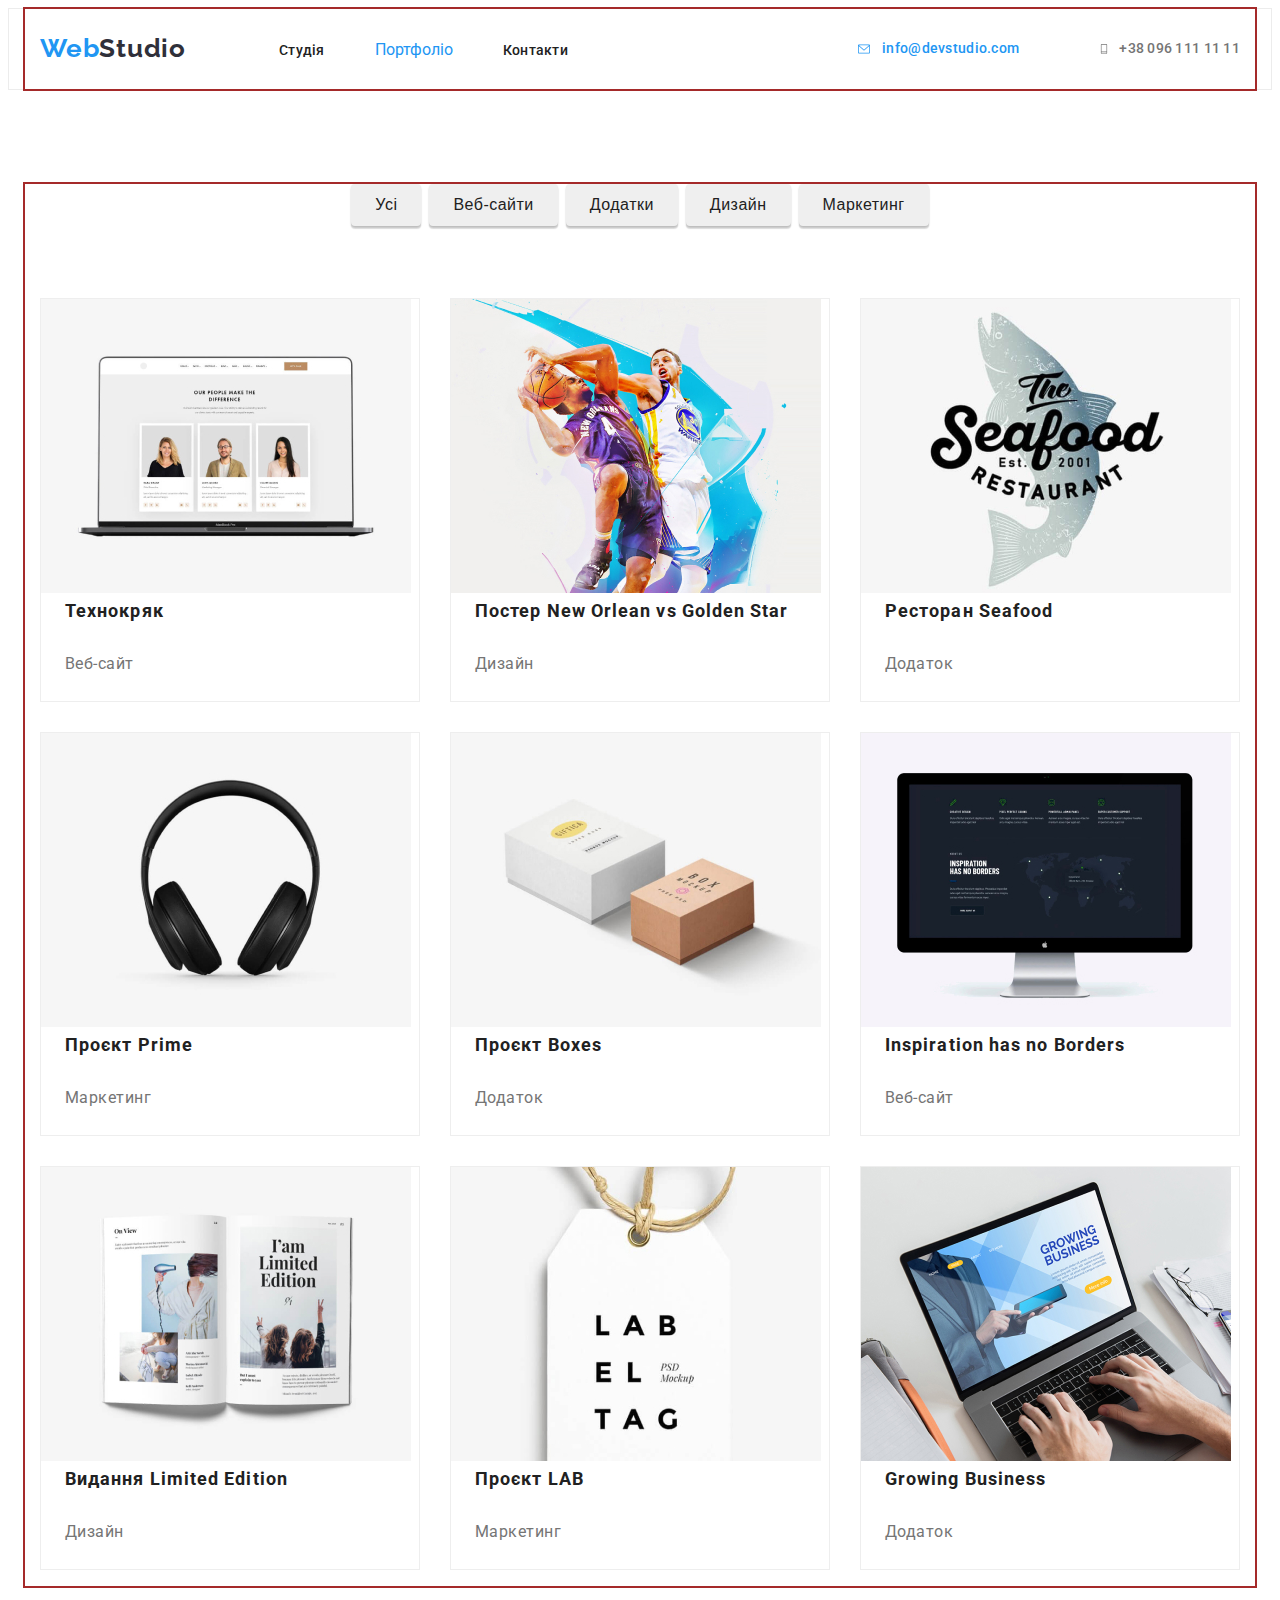
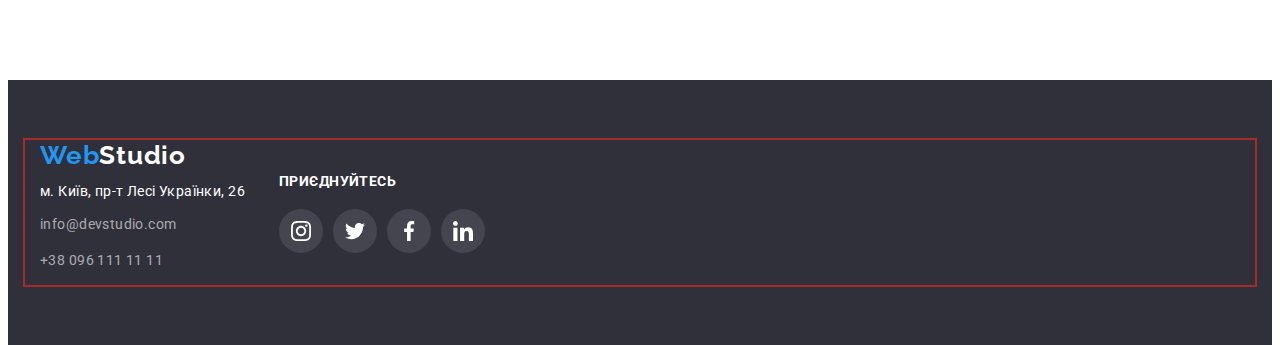
==== commit bc6e0fc4: "зробили іконки футера" ====
--- a/portfolio.html
+++ b/portfolio.html
@@ -126,27 +126,38 @@
           </div>
          <div>
           <h3 class="text-name">приєднуйтесь</h3>
-          <div class="icon-footer">
-            <svg class="icon-name" width="44" hidden="44" >
+          <div>
+            <ul class="socials-list list">
+           <li class="icon-footer">
+            <a class="icon-name" href="#">
+             <svg class="" width="20" hidden="20" >
               <use href="./images/symbol-defs.svg#icon-instagram"></use>
-            </svg>
-           </div>
-           <div class="icon-footer">
-            <svg class="icon-name" width="44" hidden="44" >
+             </svg>
+            </a>
+           </li>
+             <li class="icon-footer ">
+             <a class="icon-name" href="#">
+             <svg  width="20" hidden="20" >
               <use href="./images/symbol-defs.svg#icon-twitter"></use>
-            </svg>
-           </div>
-            <div class="icon-footer">
-            <svg class="icon-name" width="44" hidden="44" >
+             </svg>
+            </a>
+             </li>
+             <li class="icon-footer">
+              <a class="icon-name" href="#">
+              <svg  width="20" hidden="20" >
               <use href="./images/symbol-defs.svg#icon-facebook"></use>
-            </svg>
-           </div>
-            <div class="icon-footer">
-            <svg class="icon-name" width="44" hidden="44" >
+              </svg>
+              </a>
+             </li>
+             <li class="icon-footer">
+              <a class="icon-name" href="#">
+              <svg  width="20" hidden="20" >
               <use href="./images/symbol-defs.svg#icon-linkedin"></use>
-            </svg>
-            </div>
-         </div>
+              </svg>
+              </a>
+             </li>
+          </ul>
+          </div>
         </div>
     </section>
   </footer>
--- a/css/styles.css
+++ b/css/styles.css
@@ -92,7 +92,7 @@
 .link {
   padding-top: 32px;
   padding-bottom: 32px;
-
+  color: var(--primary-text-color);
   font-weight: 500;
   font-size: 14px;
   line-height: 1.14;
@@ -312,7 +312,7 @@
   height: 70px;
   width: 66.96px;
   /* margin: 25px 101.54px; */
-background-position: center;
+
 }
 
 .icon-diagram {
@@ -431,40 +431,34 @@
   text-align: center;
  }
 
- .icon-network-name {
-  display: inline-flex;
-  width: 20px;
-  height: 20px;
-  margin: 12px; 
-  fill: #AFB1B8;
+ .networks-name {
+  height: 44px;
+  margin-bottom: 30px;
+  display: flex;
+  padding-inline-start: 0px;
+  justify-content: center;
 }
 
 .icon-networks {
   display: inline-flex;
+  height: 44px;
   width: 44px;
-  height: 44px; 
   margin-right: 5px;
-  margin-bottom: 30px;
+  justify-content: center;
+  align-items: center;
   border-radius: 50%;
-  
-}
-
-.icon-network-name:focus,
-.icon-network-name:hover {
-  fill: var(--primary-white-color);
-}
-
-.icon-networks:focus,
+}
+.social-icon {
+  height: 20px;
+  fill: #AFB1B8;
+}
+
 .icon-networks:hover {
   cursor: pointer;
   background-color: var(--accent-color);
-}
-
-.networks-name {
-  display: flex;
- justify-content: center;
-}
- 
+  fill: var(--primary-white-color);
+}
+
  /* Постійні клієнти */
 
  .clients {
@@ -486,6 +480,7 @@
   display: inline-flex;
   width: 170px;
   height: 92px;
+  fill: #AFB1B8;
   box-sizing: border-box;
   border: 1px solid #AFB1B8;
   border-radius: 4px;
@@ -495,6 +490,7 @@
 .icon-list:focus,
 .icon-list:hover {
   cursor: pointer;
+  fill: var(--accent-color);
   border-color: var(--accent-color);
 }
 
@@ -541,38 +537,34 @@
   color: #FFFFFF;
 }
 
-.icon-footer{
-  display: inline-flex;
+.footer {
+  display: flex;
+  justify-content: left;
+} 
+
+.socials-list {
+  display: flex;
+  gap: 10px;
+}
+ 
+.icon-footer {
   width: 44px;
   height: 44px;
+}
+
+.icon-name {
+  display: flex;
+  align-items: center;
+  justify-content: center;
+  width: 100%;
+  height: 100%;
   background: rgba(255, 255, 255, 0.1);
+  fill: var(--primary-white-color);
   border-radius: 50%;
-  
-}
-.icon-name {
-  display: block;
-  width: 20px;
-  height: 20px;
-  margin: 12px;
-  fill: var(--primary-white-color);
-}
-
-.icon-name:focus,
+}
+
 .icon-name:hover {
-  cursor: pointer;
-}
-
-.icon-footer:focus,
-.icon-footer:hover {
   background: var(--accent-color);
-}
-.container-info {
-  margin-right: 70px;
-}
-
-.footer {
-  display: flex;
-  justify-content: left;
 }
 
 /* Портфоліо */
@@ -590,14 +582,16 @@
   letter-spacing: 0.03em;
   cursor: pointer;
   border-color: transparent;
+  box-shadow: 0px 3px 1px rgba(0, 0, 0, 0.1), 0px 1px 2px rgba(0, 0, 0, 0.08), 0px 2px 2px rgba(0, 0, 0, 0.12);
+  border-radius: 4px;
+
 }
 
 .button-type:hover,
 .button-type:focus {
   color: #ffffff;
   background-color: var(--accent-color);
-  box-shadow: 0px 3px 1px rgba(0, 0, 0, 0.1), 0px 1px 2px rgba(0, 0, 0, 0.08), 0px 2px 2px rgba(0, 0, 0, 0.12);
-  border-radius: 4px;
+  
 }
 
 .button-list {
@@ -641,7 +635,7 @@
   flex-wrap: wrap;
   display: inline-flex;
   justify-content: center;
-  /* padding-inline-start:0px; */
+   padding-inline-start:0px;
 }
 
 .list-card  {
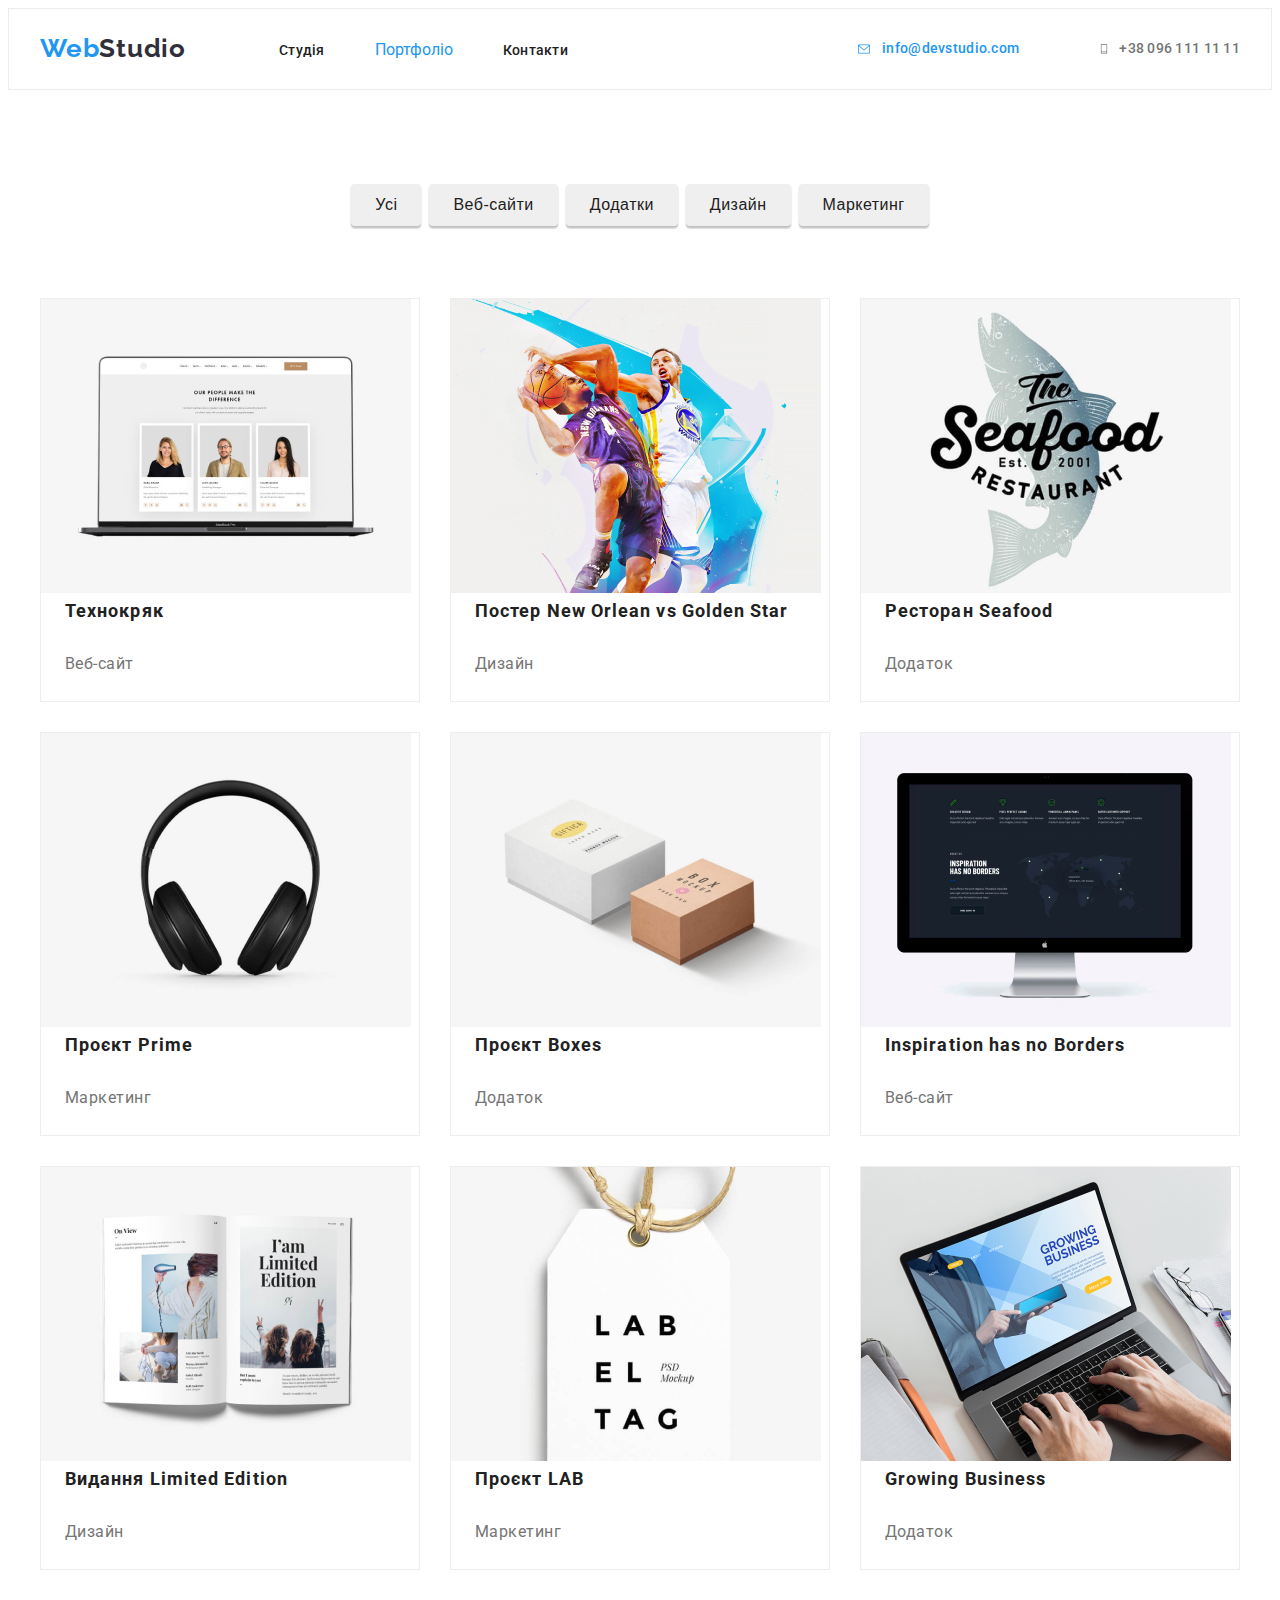
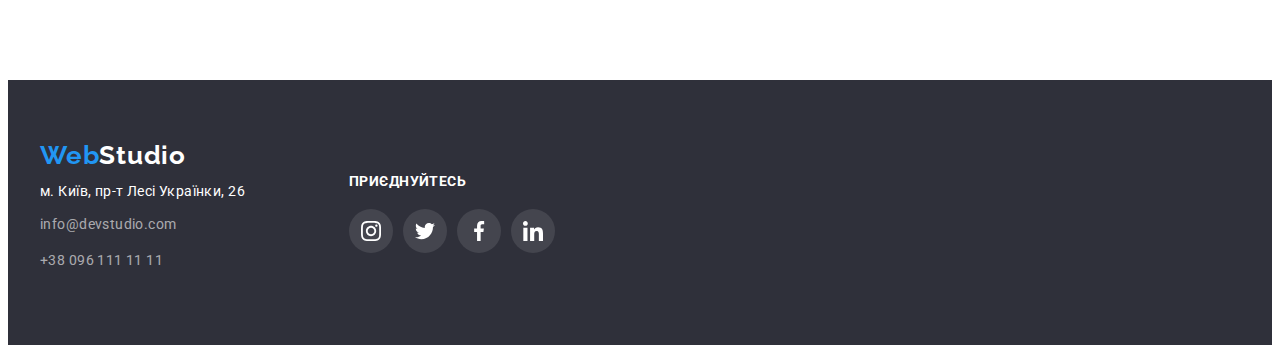
==== commit c46a9485: "Доопрацювали ДЗ 4" ====
--- a/portfolio.html
+++ b/portfolio.html
@@ -32,13 +32,13 @@
         <ul class="contakt list">
           <li class="item">
              <a href="mailto:info@devstudio.com" class="contakt-link">
-               <svg class="icon-envelope" width="16" hidden="12">
+               <svg class="icon-envelope" width="16" height="12">
               <use href="./images/symbol-defs.svg#icon-envelope"></use>
              </svg> info@devstudio.com</a>
           </li>
           <li class="item">
              <a href="tel.:+380961111111" class="contakt-type">
-              <svg class="icon-tel" width="10" hidden="16">
+              <svg class="icon-tel" width="10" height="16">
               <use href="./images/symbol-defs.svg#icon-tel"></use>
              </svg> +38 096 111 11 11</a>
           </li>
@@ -48,7 +48,7 @@
     <main>
       <!--Герой-->
       <section class="section">
-      <div class="container">
+       <div class="container">
          <div class="button-list">
              <button type="button" class="button-type">Усі</button>
              <button type="button" class="button-type">Веб-сайти</button>
@@ -102,8 +102,9 @@
                      <h2 class="project-name">Growing Business</h2>
                      <p class="project-link">Додаток</p>
                  </li>
-                </ul>  
-            </section>      
+                </ul> 
+          </div> 
+       </section>      
     </main>
     <footer>
       <section class="part">
@@ -124,34 +125,34 @@
                </ul>
            </address>
           </div>
-         <div>
+          <div class="bloc-footer">
           <h3 class="text-name">приєднуйтесь</h3>
           <div>
             <ul class="socials-list list">
            <li class="icon-footer">
             <a class="icon-name" href="#">
-             <svg class="" width="20" hidden="20" >
+             <svg  width="20" height="20">
               <use href="./images/symbol-defs.svg#icon-instagram"></use>
              </svg>
             </a>
            </li>
              <li class="icon-footer ">
              <a class="icon-name" href="#">
-             <svg  width="20" hidden="20" >
+             <svg  width="20" height="20">
               <use href="./images/symbol-defs.svg#icon-twitter"></use>
              </svg>
             </a>
              </li>
              <li class="icon-footer">
               <a class="icon-name" href="#">
-              <svg  width="20" hidden="20" >
+              <svg  width="20" height="20">
               <use href="./images/symbol-defs.svg#icon-facebook"></use>
               </svg>
               </a>
              </li>
              <li class="icon-footer">
               <a class="icon-name" href="#">
-              <svg  width="20" hidden="20" >
+              <svg  width="20" height="20" >
               <use href="./images/symbol-defs.svg#icon-linkedin"></use>
               </svg>
               </a>
@@ -159,6 +160,7 @@
           </ul>
           </div>
         </div>
+         </div>
     </section>
   </footer>
   </body>
--- a/css/styles.css
+++ b/css/styles.css
@@ -46,7 +46,7 @@
   margin-right: auto;
   padding-left: 15px;
   padding-right: 15px;
-  outline: 2px solid brown;
+  /* outline: 2px solid brown; */
 }
 
 section {
@@ -281,6 +281,7 @@
   display: block;
   margin-right: 30px;
 }
+
 .list-benefits {
   display: flex;
   list-style: none;
@@ -295,30 +296,30 @@
 
 .icon {
   display: block;
-  width: 270px;
   height: 120px;
   margin-bottom: 30px;
   background-color: #F5F4FA;
+  
 }
 
 .icon-antenna {
   height: 70px;
-  width: 65.32px;
-  margin: 25px 102.34px;
+  width: 70px;
+  margin: 25px 102.54px;
+  
 }
 
 .icon-clock-1 {
   
   height: 70px;
   width: 66.96px;
-  /* margin: 25px 101.54px; */
-
+  margin: 25px 101.54px;
 }
 
 .icon-diagram {
   height: 53.60px;
   width: 70px;
-  margin: 33px 100px;
+  margin: 33.11px 100px;
 }
 
 .icon-astronaut {
@@ -432,6 +433,12 @@
  }
 
  .networks-name {
+  display: flex;
+  justify-content: center;
+  gap: 10px;
+ }
+
+ .icon-networks {
   height: 44px;
   margin-bottom: 30px;
   display: flex;
@@ -439,21 +446,17 @@
   justify-content: center;
 }
 
-.icon-networks {
-  display: inline-flex;
+.icon-networks-name {
+  display: flex;
+  align-items: center;
+  justify-content: center;
   height: 44px;
   width: 44px;
-  margin-right: 5px;
-  justify-content: center;
-  align-items: center;
   border-radius: 50%;
-}
-.social-icon {
-  height: 20px;
   fill: #AFB1B8;
 }
 
-.icon-networks:hover {
+.icon-networks-name:hover {
   cursor: pointer;
   background-color: var(--accent-color);
   fill: var(--primary-white-color);
@@ -542,6 +545,9 @@
   justify-content: left;
 } 
 
+.bloc-footer {
+  margin-left: 70px;
+}
 .socials-list {
   display: flex;
   gap: 10px;
